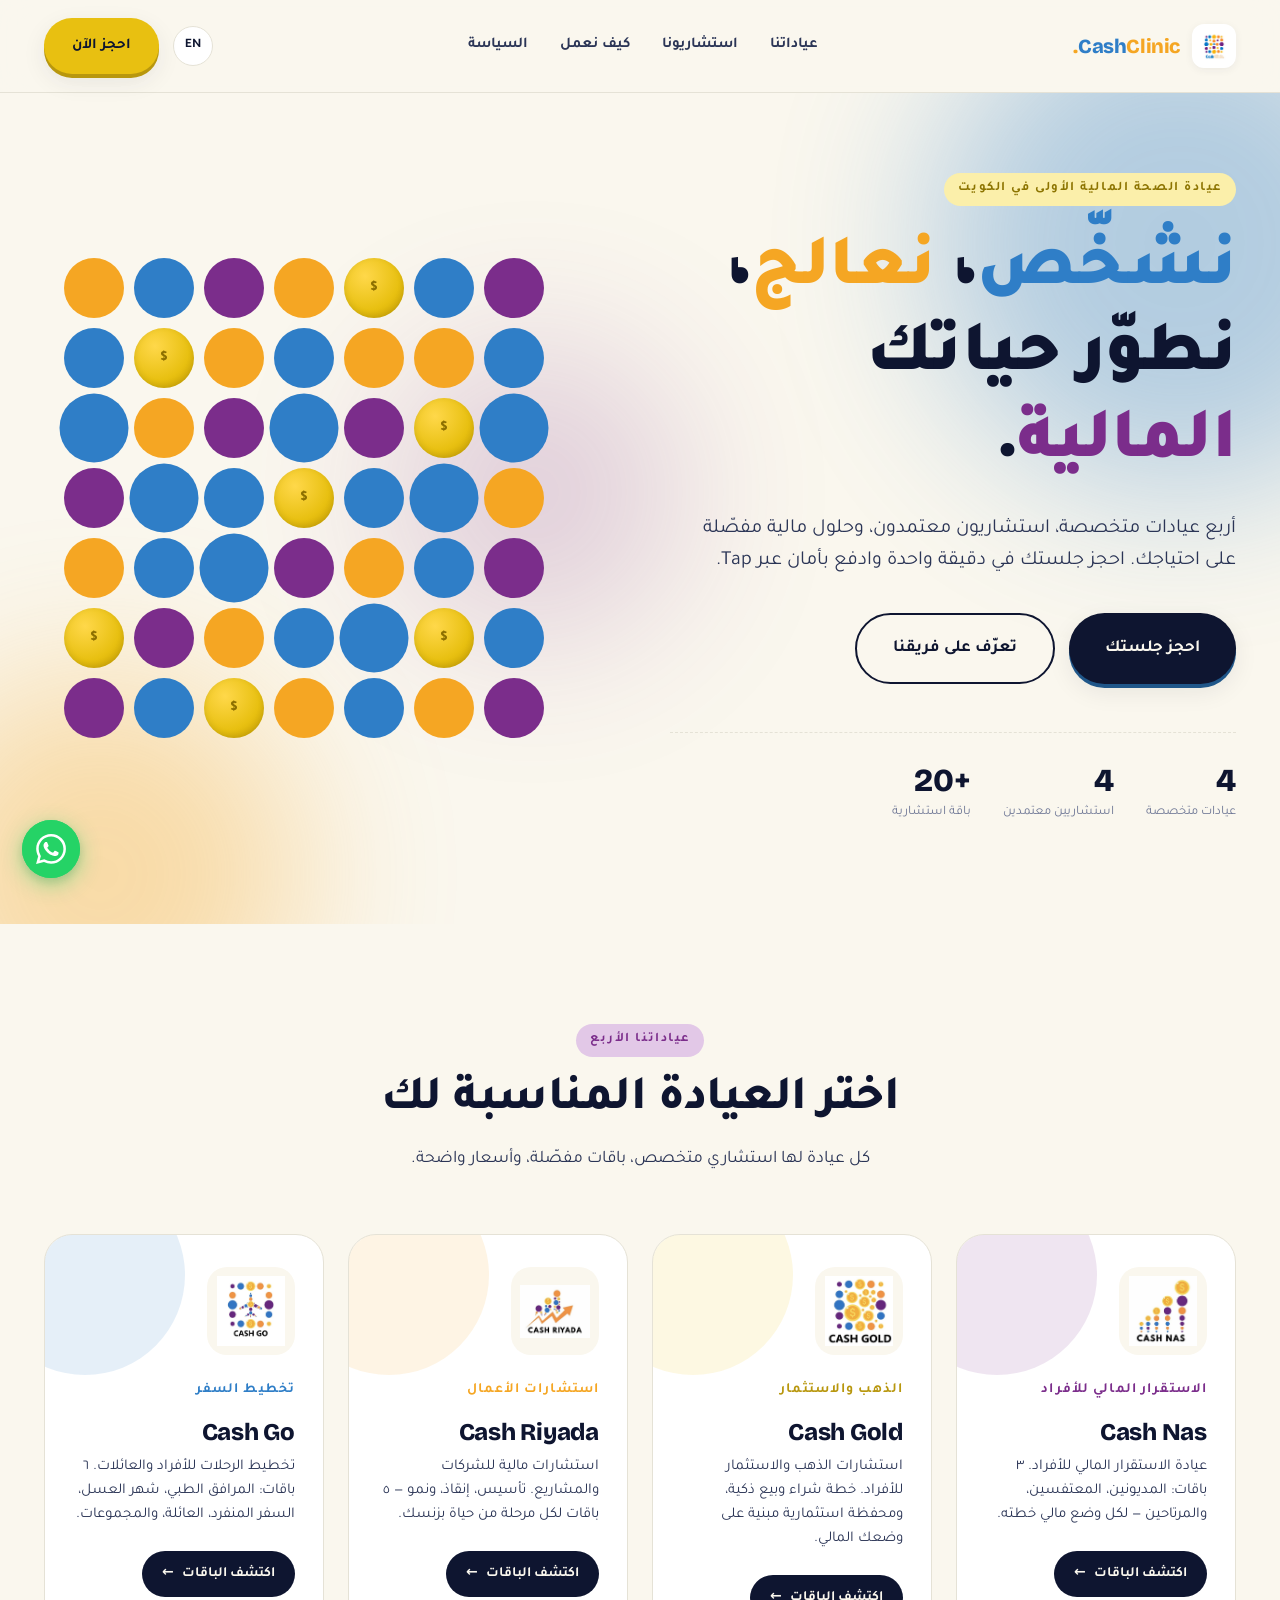
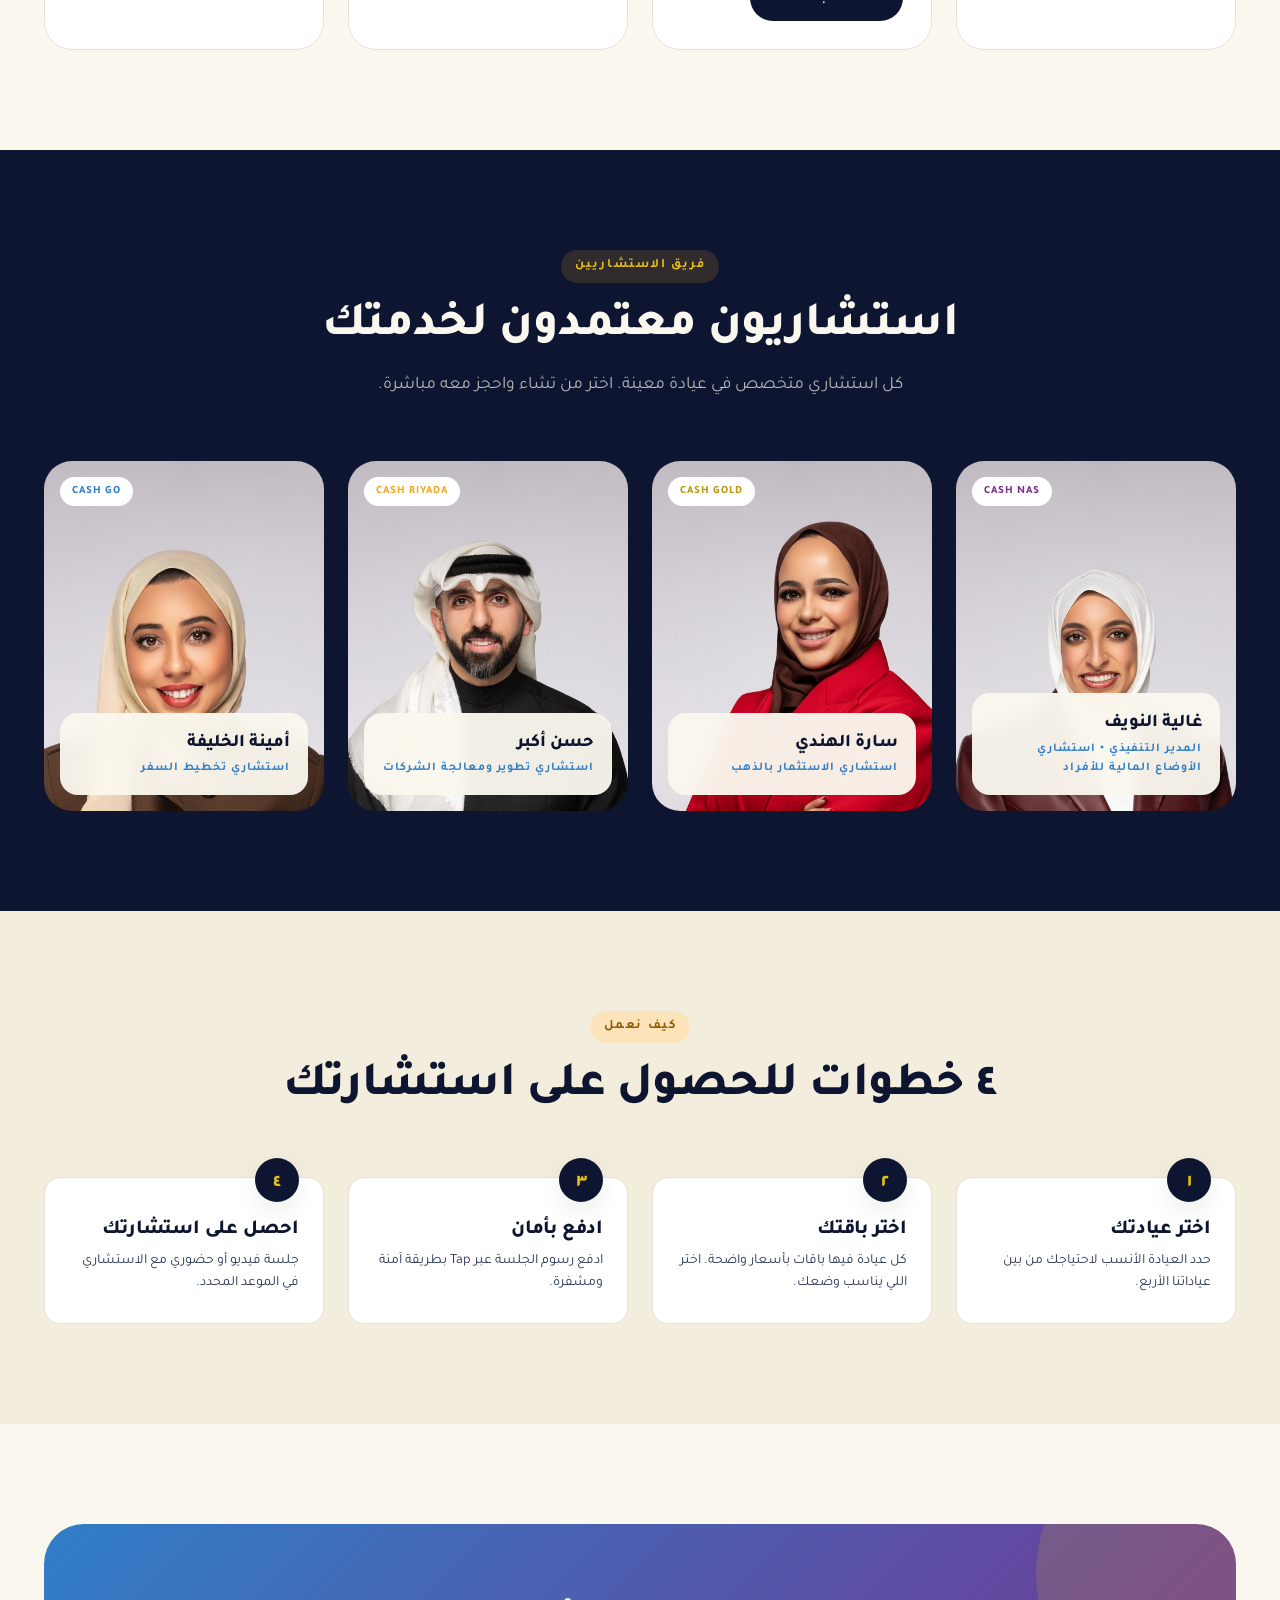
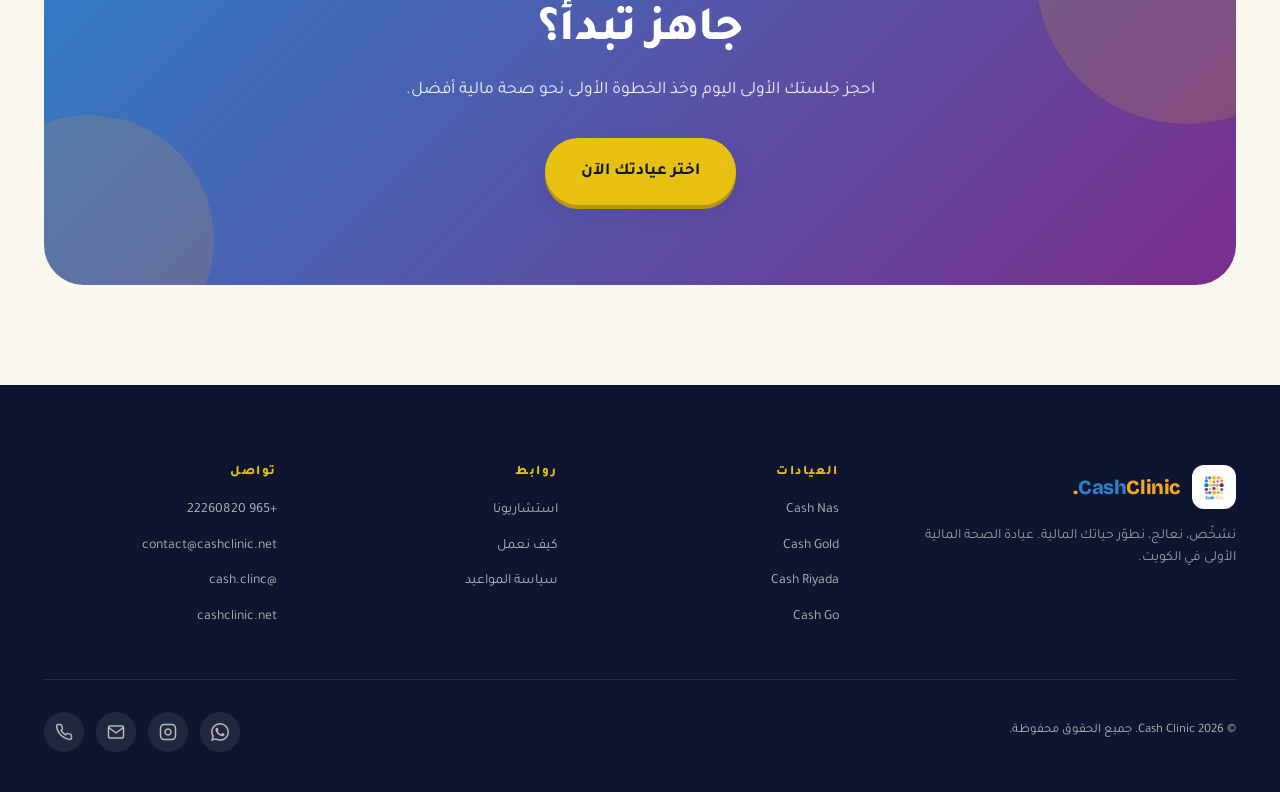
==== index.html @ cbc23df6 "Add files via upload" ====
<!DOCTYPE html>
<html lang="ar" dir="rtl">
<head>
<meta charset="UTF-8">
<meta name="viewport" content="width=device-width, initial-scale=1.0">
<meta name="description" content="كاش كلينك — نشخص، نعالج، نطور حياتك المالية. أربع عيادات متخصصة: كاش ناس، كاش قولد، كاش ريادة، وكاش قو.">
<meta name="theme-color" content="#0E1530">
<title>Cash Clinic — كاش كلينك</title>
<link rel="icon" type="image/jpeg" href="assets/img/cashclinic-logo.jpg">
<link rel="preconnect" href="https://fonts.googleapis.com">
<link rel="preconnect" href="https://fonts.gstatic.com" crossorigin>
<link href="https://fonts.googleapis.com/css2?family=Tajawal:wght@300;400;500;700;800;900&family=Bricolage+Grotesque:opsz,wght@12..96,400;12..96,600;12..96,700;12..96,800&family=Manrope:wght@400;500;600;700;800&display=swap" rel="stylesheet">
<link rel="stylesheet" href="assets/css/style.css?v=3">
</head>
<body>

<header class="site-header">
  <div class="container">
    <nav class="nav">
      <a href="index.html" class="brand">
        <div class="brand-mark">
          <img src="assets/img/cashclinic-logo.jpg" alt="Cash Clinic">
        </div>
        <div class="brand-name">
          <span class="blue">Cash</span><span class="orange">Clinic.</span>
        </div>
      </a>

      <ul class="nav-links" id="navLinks">
        <li><a href="#clinics">عياداتنا</a></li>
        <li><a href="#consultants">استشاريونا</a></li>
        <li><a href="#how">كيف نعمل</a></li>
        <li><a href="policy.html">السياسة</a></li>
      </ul>

      <div class="nav-actions">
        <button class="lang-toggle" id="langToggle" aria-label="Switch language">EN</button>
        <a href="#book" class="btn btn-gold">احجز الآن</a>
        <button class="menu-toggle" id="menuToggle" aria-label="Open menu">
          <svg viewBox="0 0 24 24" fill="none" stroke="currentColor" stroke-width="2"><path d="M3 6h18M3 12h18M3 18h18"/></svg>
        </button>
      </div>
    </nav>
  </div>
</header>

<!-- HERO -->
<section class="hero">
  <div class="hero-bg-shape s1"></div>
  <div class="hero-bg-shape s2"></div>
  <div class="hero-bg-shape s3"></div>

  <div class="container">
    <div class="hero-inner">
      <div class="hero-text">
        <span class="eyebrow gold reveal">عيادة الصحة المالية الأولى في الكويت</span>
        <h1 class="reveal delay-1">
          <span class="accent-1">نشخّص</span>،
          <span class="accent-2">نعالج</span>،
          <br>
          نطوّر حياتك<span class="accent-3"> المالية</span>.
        </h1>
        <p class="lede reveal delay-2">
          أربع عيادات متخصصة، استشاريون معتمدون، وحلول مالية مفصّلة على احتياجك. احجز جلستك في دقيقة واحدة وادفع بأمان عبر Tap.
        </p>
        <div class="hero-actions reveal delay-3">
          <a href="#clinics" class="btn btn-primary btn-large">احجز جلستك</a>
          <a href="#consultants" class="btn btn-ghost btn-large">تعرّف على فريقنا</a>
        </div>

        <div class="hero-stats">
          <div class="hero-stat">
            <div class="num">4</div>
            <div class="lbl">عيادات متخصصة</div>
          </div>
          <div class="hero-stat">
            <div class="num">4</div>
            <div class="lbl">استشاريين معتمدين</div>
          </div>
          <div class="hero-stat">
            <div class="num">+20</div>
            <div class="lbl">باقة استشارية</div>
          </div>
        </div>
      </div>

      <div class="hero-visual reveal delay-2">
        <div class="hero-grid" id="heroGrid"></div>
      </div>
    </div>
  </div>
</section>

<!-- CLINICS -->
<section class="section" id="clinics">
  <div class="container">
    <div class="section-header reveal">
      <span class="eyebrow purple">عياداتنا الأربع</span>
      <h2>اختر العيادة المناسبة لك</h2>
      <p>كل عيادة لها استشاري متخصص، باقات مفصّلة، وأسعار واضحة.</p>
    </div>

    <div class="clinics-grid">

      <!-- Cash Nas — Ghaliya -->
      <article class="clinic-card nas reveal">
        <div class="clinic-logo">
          <img src="assets/img/cashnas-logo.jpg" alt="Cash Nas">
        </div>
        <div class="clinic-tagline">الاستقرار المالي للأفراد</div>
        <h3 class="clinic-name">Cash Nas</h3>
        <p class="clinic-desc">
          عيادة الاستقرار المالي للأفراد. ٣ باقات: المديونين، المعتفسين، والمرتاحين — لكل وضع مالي خطته.
        </p>
        <a href="clinics/cash-nas.html" class="clinic-cta">
          <span>اكتشف الباقات</span>
          <span class="arrow">→</span>
        </a>
      </article>

      <!-- Cash Gold — Sara -->
      <article class="clinic-card gold reveal delay-1">
        <div class="clinic-logo">
          <img src="assets/img/cashgold-logo.jpg" alt="Cash Gold">
        </div>
        <div class="clinic-tagline">الذهب والاستثمار</div>
        <h3 class="clinic-name">Cash Gold</h3>
        <p class="clinic-desc">
          استشارات الذهب والاستثمار للأفراد. خطة شراء وبيع ذكية، ومحفظة استثمارية مبنية على وضعك المالي.
        </p>
        <a href="clinics/cash-gold.html" class="clinic-cta">
          <span>اكتشف الباقات</span>
          <span class="arrow">→</span>
        </a>
      </article>

      <!-- Cash Riyada — Hasan -->
      <article class="clinic-card riyada reveal delay-2">
        <div class="clinic-logo">
          <img src="assets/img/cashriyada-logo.jpg" alt="Cash Riyada">
        </div>
        <div class="clinic-tagline">استشارات الأعمال</div>
        <h3 class="clinic-name">Cash Riyada</h3>
        <p class="clinic-desc">
          استشارات مالية للشركات والمشاريع. تأسيس، إنقاذ، ونمو — ٥ باقات لكل مرحلة من حياة بزنسك.
        </p>
        <a href="clinics/cash-riyada.html" class="clinic-cta">
          <span>اكتشف الباقات</span>
          <span class="arrow">→</span>
        </a>
      </article>

      <!-- Cash Go — Amina -->
      <article class="clinic-card go reveal delay-3">
        <div class="clinic-logo">
          <img src="assets/img/cashgo-logo.jpg" alt="Cash Go">
        </div>
        <div class="clinic-tagline">تخطيط السفر</div>
        <h3 class="clinic-name">Cash Go</h3>
        <p class="clinic-desc">
          تخطيط الرحلات للأفراد والعائلات. ٦ باقات: المرافق الطبي، شهر العسل، السفر المنفرد، العائلة، والمجموعات.
        </p>
        <a href="clinics/cash-go.html" class="clinic-cta">
          <span>اكتشف الباقات</span>
          <span class="arrow">→</span>
        </a>
      </article>

    </div>
  </div>
</section>

<!-- CONSULTANTS -->
<section class="section consultants-section" id="consultants">
  <div class="container">
    <div class="section-header reveal">
      <span class="eyebrow">فريق الاستشاريين</span>
      <h2>استشاريون معتمدون لخدمتك</h2>
      <p>كل استشاري متخصص في عيادة معينة. اختر من تشاء واحجز معه مباشرة.</p>
    </div>

    <div class="consultants-grid">

      <div class="consultant-card reveal">
        <img src="assets/img/ghaliya.jpg" alt="غالية النويف">
        <span class="consultant-tag" style="color:var(--purple);">Cash Nas</span>
        <div class="consultant-info">
          <div class="consultant-name">غالية النويف</div>
          <div class="consultant-role">المدير التنفيذي • استشاري الأوضاع المالية للأفراد</div>
        </div>
      </div>

      <div class="consultant-card reveal delay-1">
        <img src="assets/img/sara.jpg" alt="سارة الهندي">
        <span class="consultant-tag" style="color:#B8970E;">Cash Gold</span>
        <div class="consultant-info">
          <div class="consultant-name">سارة الهندي</div>
          <div class="consultant-role">استشاري الاستثمار بالذهب</div>
        </div>
      </div>

      <div class="consultant-card reveal delay-2">
        <img src="assets/img/hasan.jpg" alt="حسن أكبر">
        <span class="consultant-tag" style="color:var(--orange);">Cash Riyada</span>
        <div class="consultant-info">
          <div class="consultant-name">حسن أكبر</div>
          <div class="consultant-role">استشاري تطوير ومعالجة الشركات</div>
        </div>
      </div>

      <div class="consultant-card reveal delay-3">
        <img src="assets/img/amina.jpg" alt="أمينة الخليفة">
        <span class="consultant-tag" style="color:var(--blue);">Cash Go</span>
        <div class="consultant-info">
          <div class="consultant-name">أمينة الخليفة</div>
          <div class="consultant-role">استشاري تخطيط السفر</div>
        </div>
      </div>

    </div>
  </div>
</section>

<!-- HOW IT WORKS -->
<section class="section how-section" id="how">
  <div class="container">
    <div class="section-header reveal">
      <span class="eyebrow orange">كيف نعمل</span>
      <h2>٤ خطوات للحصول على استشارتك</h2>
    </div>

    <div class="steps-grid">
      <div class="step reveal">
        <h3>اختر عيادتك</h3>
        <p>حدد العيادة الأنسب لاحتياجك من بين عياداتنا الأربع.</p>
      </div>
      <div class="step reveal delay-1">
        <h3>اختر باقتك</h3>
        <p>كل عيادة فيها باقات بأسعار واضحة. اختر اللي يناسب وضعك.</p>
      </div>
      <div class="step reveal delay-2">
        <h3>ادفع بأمان</h3>
        <p>ادفع رسوم الجلسة عبر Tap بطريقة آمنة ومشفرة.</p>
      </div>
      <div class="step reveal delay-3">
        <h3>احصل على استشارتك</h3>
        <p>جلسة فيديو أو حضوري مع الاستشاري في الموعد المحدد.</p>
      </div>
    </div>
  </div>
</section>

<!-- CTA -->
<section class="section" id="book">
  <div class="container">
    <div class="cta-banner reveal">
      <h2>جاهز تبدأ؟</h2>
      <p>احجز جلستك الأولى اليوم وخذ الخطوة الأولى نحو صحة مالية أفضل.</p>
      <a href="#clinics" class="btn btn-gold btn-large">اختر عيادتك الآن</a>
    </div>
  </div>
</section>

<!-- FOOTER -->
<footer class="site-footer">
  <div class="container">
    <div class="footer-grid">
      <div class="footer-brand">
        <a href="index.html" class="brand">
          <div class="brand-mark">
            <img src="assets/img/cashclinic-logo.jpg" alt="Cash Clinic">
          </div>
          <div class="brand-name">
            <span class="blue">Cash</span><span class="orange">Clinic.</span>
          </div>
        </a>
        <p>نشخّص، نعالج، نطوّر حياتك المالية. عيادة الصحة المالية الأولى في الكويت.</p>
      </div>

      <div class="footer-col">
        <h4>العيادات</h4>
        <ul>
          <li><a href="clinics/cash-nas.html">Cash Nas</a></li>
          <li><a href="clinics/cash-gold.html">Cash Gold</a></li>
          <li><a href="clinics/cash-riyada.html">Cash Riyada</a></li>
          <li><a href="clinics/cash-go.html">Cash Go</a></li>
        </ul>
      </div>

      <div class="footer-col">
        <h4>روابط</h4>
        <ul>
          <li><a href="#consultants">استشاريونا</a></li>
          <li><a href="#how">كيف نعمل</a></li>
          <li><a href="policy.html">سياسة المواعيد</a></li>
        </ul>
      </div>

      <div class="footer-col">
        <h4>تواصل</h4>
        <ul>
          <li><a href="tel:+96522260820">+965 22260820</a></li>
          <li><a href="mailto:contact@cashclinic.net">contact@cashclinic.net</a></li>
          <li><a href="https://instagram.com/cash.clinc">@cash.clinc</a></li>
          <li><a href="https://cashclinic.net">cashclinic.net</a></li>
        </ul>
      </div>
    </div>

    <div class="footer-bottom">
      <div>© 2026 Cash Clinic. جميع الحقوق محفوظة.</div>
      <div class="social-links">
        <a href="https://instagram.com/cash.clinc" aria-label="Instagram">
          <svg viewBox="0 0 24 24" fill="none" stroke="currentColor" stroke-width="2"><rect x="2" y="2" width="20" height="20" rx="5"/><path d="M16 11.37A4 4 0 1 1 12.63 8 4 4 0 0 1 16 11.37z"/><line x1="17.5" y1="6.5" x2="17.51" y2="6.5"/></svg>
        </a>
        <a href="mailto:contact@cashclinic.net" aria-label="Email">
          <svg viewBox="0 0 24 24" fill="none" stroke="currentColor" stroke-width="2"><path d="M4 4h16c1.1 0 2 .9 2 2v12c0 1.1-.9 2-2 2H4c-1.1 0-2-.9-2-2V6c0-1.1.9-2 2-2z"/><polyline points="22,6 12,13 2,6"/></svg>
        </a>
        <a href="tel:+96522260820" aria-label="Phone">
          <svg viewBox="0 0 24 24" fill="none" stroke="currentColor" stroke-width="2"><path d="M22 16.92v3a2 2 0 0 1-2.18 2 19.79 19.79 0 0 1-8.63-3.07 19.5 19.5 0 0 1-6-6 19.79 19.79 0 0 1-3.07-8.67A2 2 0 0 1 4.11 2h3a2 2 0 0 1 2 1.72 12.84 12.84 0 0 0 .7 2.81 2 2 0 0 1-.45 2.11L8.09 9.91a16 16 0 0 0 6 6l1.27-1.27a2 2 0 0 1 2.11-.45 12.84 12.84 0 0 0 2.81.7A2 2 0 0 1 22 16.92z"/></svg>
        </a>
      </div>
    </div>
  </div>
</footer>

<script src="assets/js/main.js?v=3"></script>
</body>
</html>
---- assets/css/style.css ----
/* ═══════════════════════════════════════════════════════════════
   CASH CLINIC — MAIN STYLESHEET
   Brand: Kuwaiti financial wellness clinic
   Tagline: نشخص، نعالج، نطور حياتك المالية
═══════════════════════════════════════════════════════════════ */

*,*::before,*::after { margin:0; padding:0; box-sizing:border-box; }
html { scroll-behavior:smooth; -webkit-text-size-adjust:100%; overflow-x:hidden; }
img,svg { display:block; max-width:100%; height:auto; }
button { font:inherit; border:none; background:none; cursor:pointer; color:inherit; }
a { color:inherit; text-decoration:none; }
input,textarea,select { font:inherit; }

:root {
  --gold:        #E8C011;
  --gold-soft:   #FBEFAA;
  --orange:      #F5A623;
  --orange-soft: #FDE3BA;
  --blue:        #2F7EC7;
  --blue-soft:   #C9DEF1;
  --blue-deep:   #1F5689;
  --purple:      #7B2D8B;
  --purple-soft: #E2C8E7;
  --ink:         #0E1530;
  --ink-2:       #2B3556;
  --muted:       #6F7896;
  --line:        #E5E2D6;
  --cream:       #FAF7EE;
  --cream-deep:  #F2EDDC;
  --white:       #FFFFFF;
  --shadow-sm:   0 2px 8px rgba(14,21,48,0.06);
  --shadow-md:   0 8px 24px rgba(14,21,48,0.08);
  --shadow-lg:   0 24px 60px rgba(14,21,48,0.12);
  --radius-sm:   8px;
  --radius-md:   16px;
  --radius-lg:   28px;
  --radius-xl:   40px;
  --font-ar:    'Tajawal', system-ui, sans-serif;
  --font-display:'Bricolage Grotesque', 'Tajawal', sans-serif;
}

body {
  font-family: var(--font-ar);
  background: var(--cream);
  color: var(--ink);
  line-height: 1.6;
  font-size: 16px;
  overflow-x: hidden;
  font-weight: 400;
  width: 100%;
}
[dir="ltr"] body { font-family: 'Manrope', system-ui, sans-serif; }

h1,h2,h3,h4 { font-weight: 800; line-height: 1.2; letter-spacing: -0.01em; color: var(--ink); }
h1 { font-size: clamp(2.25rem, 6vw, 4.5rem); }
h2 { font-size: clamp(1.75rem, 4vw, 3rem); }
h3 { font-size: clamp(1.2rem, 2.4vw, 1.65rem); }

p { color: var(--ink-2); }

.container { width: 100%; max-width: 1240px; margin: 0 auto; padding: 0 24px; }
.container-narrow { max-width: 920px; margin: 0 auto; padding: 0 24px; }

.eyebrow {
  display: inline-flex; align-items: center; gap: 8px;
  font-size: 13px; font-weight: 700; letter-spacing: 0.12em;
  text-transform: uppercase;
  color: var(--blue);
  padding: 6px 14px;
  background: var(--blue-soft);
  border-radius: 999px;
}
.eyebrow.gold   { color: #8C7400; background: var(--gold-soft); }
.eyebrow.orange { color: #8C5A00; background: var(--orange-soft); }
.eyebrow.purple { color: var(--purple); background: var(--purple-soft); }

/* ─── BUTTONS ────────────────────────────────────────────── */
.btn {
  display: inline-flex; align-items: center; justify-content: center; gap: 10px;
  padding: 16px 28px; border-radius: 999px; font-weight: 700; font-size: 15px;
  transition: transform .2s, box-shadow .2s, background .2s, color .2s;
  white-space: nowrap;
  cursor: pointer;
}
.btn-primary {
  background: var(--ink); color: var(--cream);
  box-shadow: 0 4px 0 var(--blue-deep), var(--shadow-md);
}
.btn-primary:hover { transform: translateY(-2px); box-shadow: 0 6px 0 var(--blue-deep), var(--shadow-lg); }

.btn-gold {
  background: var(--gold); color: var(--ink);
  box-shadow: 0 4px 0 #B8970E, var(--shadow-md);
}
.btn-gold:hover { transform: translateY(-2px); box-shadow: 0 6px 0 #B8970E, var(--shadow-lg); }

.btn-ghost {
  background: transparent; color: var(--ink);
  border: 2px solid var(--ink);
}
.btn-ghost:hover { background: var(--ink); color: var(--cream); }

.btn-large { padding: 20px 36px; font-size: 17px; }

/* ─── HEADER / NAV ───────────────────────────────────────── */
.site-header {
  position: sticky; top: 0; z-index: 100;
  background: rgba(250,247,238,0.85);
  backdrop-filter: blur(16px);
  -webkit-backdrop-filter: blur(16px);
  border-bottom: 1px solid var(--line);
}
.nav {
  display: flex; align-items: center; justify-content: space-between;
  padding: 18px 0;
}
.brand {
  display: flex; align-items: center; gap: 12px;
  flex-shrink: 0;
}
.brand-mark {
  width: 44px; height: 44px;
  background: var(--white); border-radius: 12px;
  display: grid; place-items: center;
  box-shadow: var(--shadow-sm);
  overflow: hidden;
  flex-shrink: 0;
}
.brand-mark img { width: 36px; height: 36px; object-fit: contain; }
.brand-name {
  font-family: var(--font-display);
  font-size: 20px; font-weight: 800;
  letter-spacing: -0.02em;
  unicode-bidi: isolate;
  white-space: nowrap;
}
.brand-name .blue { color: var(--blue); }
.brand-name .orange { color: var(--orange); }

.nav-links {
  display: flex; align-items: center; gap: 32px;
  list-style: none;
}
.nav-links a {
  font-weight: 600; font-size: 15px; color: var(--ink-2);
  position: relative; padding: 6px 0;
  transition: color .2s;
}
.nav-links a:hover { color: var(--blue); }

.nav-actions { display: flex; align-items: center; gap: 14px; }
.lang-toggle {
  width: 40px; height: 40px; border-radius: 50%;
  background: var(--white); border: 1px solid var(--line);
  font-size: 13px; font-weight: 700;
  display: grid; place-items: center;
  transition: background .2s, color .2s;
  flex-shrink: 0;
}
.lang-toggle:hover { background: var(--ink); color: var(--cream); }

.menu-toggle {
  display: none; width: 44px; height: 44px;
  border-radius: 12px; background: var(--white);
  border: 1px solid var(--line);
}
.menu-toggle svg { width: 20px; height: 20px; }

@media (max-width: 900px) {
  .nav-links { display: none; }
  .nav-links.open {
    display: flex; flex-direction: column;
    position: absolute; top: 100%; inset-inline: 0;
    background: var(--cream); padding: 24px;
    border-bottom: 1px solid var(--line);
    gap: 18px; align-items: flex-start;
  }
  .menu-toggle { display: grid; place-items: center; }
  .nav-actions .btn { padding: 12px 18px; font-size: 14px; }
}
@media (max-width: 480px) {
  .brand-name { font-size: 16px; }
  .brand-mark { width: 38px; height: 38px; }
  .brand-mark img { width: 30px; height: 30px; }
  .nav { padding: 14px 0; gap: 8px; }
  .nav-actions { gap: 8px; }
  .nav-actions .btn { padding: 10px 14px; font-size: 13px; }
  .lang-toggle { width: 36px; height: 36px; font-size: 12px; }
  .menu-toggle { width: 38px; height: 38px; }
}

/* ─── HERO ───────────────────────────────────────────────── */
.hero {
  position: relative;
  padding: 80px 0 100px;
  overflow: hidden;
}
.hero-inner {
  position: relative; z-index: 2;
  display: grid; grid-template-columns: 1fr 1fr;
  gap: 60px; align-items: center;
}
@media (max-width: 900px) {
  .hero-inner { grid-template-columns: 1fr; gap: 40px; }
  .hero { padding: 50px 0 70px; }
  .hero-visual { max-width: 380px; margin: 0 auto; }
}
@media (max-width: 600px) {
  .hero-text h1 { font-size: 2rem; line-height: 1.2; }
  .hero-text .lede { font-size: 1rem; }
  .hero-visual { max-width: 280px; }
  .hero-grid { padding: 14px; gap: 8px; }
  .hero-grid .coin { font-size: 10px; }
  .hero-stats { gap: 20px; }
  .hero-stat .num { font-size: 26px; }
  .btn { padding: 14px 22px; font-size: 14px; }
  .btn-large { padding: 16px 26px; font-size: 15px; }
  .hero-actions .btn { flex: 1; min-width: 0; }
}

.hero-text h1 {
  margin: 24px 0 24px;
  font-family: var(--font-ar);
  font-weight: 900;
}
.hero-text h1 .accent-1 { color: var(--blue); }
.hero-text h1 .accent-2 { color: var(--orange); }
.hero-text h1 .accent-3 { color: var(--purple); }

.hero-text .lede {
  font-size: clamp(1.05rem, 1.8vw, 1.25rem);
  color: var(--ink-2);
  margin-bottom: 36px;
  max-width: 540px;
}

.hero-actions { display: flex; gap: 14px; flex-wrap: wrap; }

.hero-stats {
  display: flex; gap: 32px; margin-top: 48px;
  padding-top: 32px; border-top: 1px dashed var(--line);
  flex-wrap: wrap;
}
.hero-stat .num {
  font-family: var(--font-display);
  font-size: 32px; font-weight: 800;
  color: var(--ink); line-height: 1;
}
.hero-stat .lbl {
  font-size: 13px; color: var(--muted);
  margin-top: 6px;
}

.hero-visual {
  position: relative;
  width: 100%;
  max-width: 520px;
  aspect-ratio: 1 / 1;
  margin-inline-start: auto;
}
.hero-grid {
  position: absolute; inset: 0;
  display: grid;
  grid-template-columns: repeat(7, 1fr);
  grid-template-rows: repeat(7, 1fr);
  gap: 10px;
  padding: 20px;
}
.hero-grid .dot {
  border-radius: 50%;
  width: 100%;
  aspect-ratio: 1;
  align-self: center;
  justify-self: center;
  animation: pulse 4s ease-in-out infinite;
}
.hero-grid .coin {
  background: radial-gradient(circle at 35% 30%, #FFD84A, var(--gold) 60%, #C49B00);
  display: grid; place-items: center;
  color: #8C6F00; font-weight: 900; font-size: 14px;
  box-shadow: inset 0 -2px 6px rgba(0,0,0,0.1);
}
@keyframes pulse {
  0%, 100% { transform: scale(1); opacity: 1; }
  50%      { transform: scale(0.85); opacity: 0.7; }
}

.hero-bg-shape {
  position: absolute; z-index: 1;
  border-radius: 50%;
  filter: blur(80px);
  opacity: 0.35;
  pointer-events: none;
}
.hero-bg-shape.s1 { top: -100px; inset-inline-start: -150px; width: 500px; height: 500px; background: var(--blue); }
.hero-bg-shape.s2 { bottom: -150px; inset-inline-end: -100px; width: 400px; height: 400px; background: var(--orange); }
.hero-bg-shape.s3 { top: 30%; inset-inline-end: 30%; width: 300px; height: 300px; background: var(--purple); opacity: 0.2; }

/* ─── SECTION ────────────────────────────────────────────── */
.section { padding: 100px 0; position: relative; }
@media (max-width: 700px) { .section { padding: 60px 0; } }
.section-header { text-align: center; margin-bottom: 60px; }
.section-header h2 { margin: 16px 0 16px; }
.section-header p { max-width: 620px; margin: 0 auto; font-size: 1.1rem; color: var(--ink-2); }

/* ─── CLINIC CARDS ───────────────────────────────────────── */
.clinics-grid {
  display: grid;
  grid-template-columns: repeat(auto-fit, minmax(260px, 1fr));
  gap: 24px;
}
.clinic-card {
  position: relative;
  background: var(--white);
  border-radius: var(--radius-lg);
  padding: 32px 28px 28px;
  overflow: hidden;
  transition: transform .35s cubic-bezier(.2,.7,.3,1.2), box-shadow .35s;
  border: 1px solid var(--line);
  isolation: isolate;
}
.clinic-card:hover { transform: translateY(-8px); box-shadow: var(--shadow-lg); }
.clinic-card::before {
  content:''; position: absolute; top: -60px; inset-inline-end: -60px;
  width: 200px; height: 200px;
  border-radius: 50%; opacity: 0.12; z-index: -1;
  transition: transform .5s, opacity .5s;
}
.clinic-card:hover::before { transform: scale(1.4); opacity: 0.18; }
.clinic-card.gold::before   { background: var(--gold); }
.clinic-card.go::before     { background: var(--blue); }
.clinic-card.nas::before    { background: var(--purple); }
.clinic-card.riyada::before { background: var(--orange); }

.clinic-logo {
  width: 88px; height: 88px;
  background: var(--cream); border-radius: 20px;
  display: grid; place-items: center;
  margin-bottom: 24px;
}
.clinic-logo img { width: 70px; height: 70px; object-fit: contain; }

.clinic-name {
  font-family: var(--font-display);
  font-size: 1.5rem; font-weight: 800;
  margin-bottom: 8px;
}
.clinic-tagline {
  font-size: 14px; color: var(--muted);
  text-transform: uppercase; letter-spacing: 0.08em;
  font-weight: 700;
  margin-bottom: 16px;
}
.clinic-card.gold   .clinic-tagline { color: #B8970E; }
.clinic-card.go     .clinic-tagline { color: var(--blue); }
.clinic-card.nas    .clinic-tagline { color: var(--purple); }
.clinic-card.riyada .clinic-tagline { color: var(--orange); }

.clinic-desc { font-size: 15px; color: var(--ink-2); margin-bottom: 24px; min-height: 70px; }

.clinic-cta {
  display: inline-flex; align-items: center; gap: 8px;
  font-weight: 700; font-size: 14px;
  padding: 12px 20px;
  border-radius: 999px;
  background: var(--ink); color: var(--cream);
  transition: gap .2s, background .2s;
}
.clinic-cta:hover { gap: 14px; background: var(--blue); }
[dir="rtl"] .clinic-cta .arrow { transform: scaleX(-1); }

/* ─── CONSULTANTS ────────────────────────────────────────── */
.consultants-section { background: var(--ink); color: var(--cream); }
.consultants-section h2 { color: var(--cream); }
.consultants-section .section-header p { color: rgba(250,247,238,0.7); }
.consultants-section .eyebrow { background: rgba(245,166,35,0.15); color: var(--gold); }

.consultants-grid {
  display: grid;
  grid-template-columns: repeat(auto-fit, minmax(240px, 1fr));
  gap: 24px;
}
.consultant-card {
  position: relative;
  border-radius: var(--radius-lg);
  overflow: hidden;
  background: var(--ink-2);
  transition: transform .35s;
  aspect-ratio: 4/5;
}
.consultant-card:hover { transform: translateY(-6px); }
.consultant-card img {
  width: 100%; height: 100%;
  object-fit: cover;
  transition: transform .5s;
}
.consultant-card:hover img { transform: scale(1.05); }

.consultant-info {
  position: absolute; inset-inline: 16px; bottom: 16px;
  background: rgba(250,247,238,0.96);
  backdrop-filter: blur(8px);
  border-radius: 18px;
  padding: 16px 18px;
  color: var(--ink);
}
.consultant-name { font-weight: 800; font-size: 18px; margin-bottom: 2px; }
.consultant-role {
  font-size: 12px; color: var(--blue);
  font-weight: 700; text-transform: uppercase; letter-spacing: 0.08em;
}
.consultant-tag {
  position: absolute; top: 16px; inset-inline-end: 16px;
  padding: 6px 12px; border-radius: 999px;
  font-size: 11px; font-weight: 800; text-transform: uppercase; letter-spacing: 0.08em;
  background: var(--white);
}

/* ─── HOW IT WORKS ───────────────────────────────────────── */
.how-section { background: var(--cream-deep); }
.steps-grid {
  display: grid;
  grid-template-columns: repeat(auto-fit, minmax(220px, 1fr));
  gap: 24px;
  counter-reset: step;
}
.step {
  position: relative;
  background: var(--white);
  border-radius: var(--radius-md);
  padding: 32px 24px 28px;
  border: 1px solid var(--line);
}
.step::before {
  counter-increment: step;
  content: counter(step, decimal);
  position: absolute; top: -20px; inset-inline-start: 24px;
  width: 44px; height: 44px;
  background: var(--ink); color: var(--gold);
  font-family: var(--font-display); font-weight: 800; font-size: 18px;
  border-radius: 50%;
  display: grid; place-items: center;
  box-shadow: var(--shadow-md);
}
.step h3 { margin: 8px 0 8px; font-size: 1.25rem; }
.step p { font-size: 14px; color: var(--ink-2); }
[dir="rtl"] .step::before { content: counter(step, arabic-indic); }

/* ─── CTA BANNER ─────────────────────────────────────────── */
.cta-banner {
  background: linear-gradient(135deg, var(--blue) 0%, var(--purple) 100%);
  border-radius: var(--radius-xl);
  padding: 80px 60px;
  text-align: center;
  color: var(--white);
  position: relative;
  overflow: hidden;
}
.cta-banner h2 { color: var(--white); margin-bottom: 16px; }
.cta-banner p { color: rgba(255,255,255,0.9); font-size: 1.1rem; max-width: 540px; margin: 0 auto 32px; }
.cta-banner::before, .cta-banner::after {
  content:''; position: absolute; border-radius: 50%; opacity: 0.15;
}
.cta-banner::before { background: var(--gold); width: 300px; height: 300px; top: -100px; inset-inline-start: -100px; }
.cta-banner::after  { background: var(--orange); width: 250px; height: 250px; bottom: -80px; inset-inline-end: -80px; }
@media (max-width: 700px) {
  .cta-banner { padding: 56px 24px; border-radius: var(--radius-lg); }
}

/* ─── FOOTER ─────────────────────────────────────────────── */
.site-footer {
  background: var(--ink);
  color: rgba(250,247,238,0.7);
  padding: 80px 0 40px;
}
.footer-grid {
  display: grid;
  grid-template-columns: 1.5fr 1fr 1fr 1fr;
  gap: 48px;
  margin-bottom: 48px;
}
.footer-brand .brand-name { color: var(--cream); }
.footer-brand p { color: rgba(250,247,238,0.6); margin-top: 16px; max-width: 320px; font-size: 14px; }

.footer-col h4 {
  color: var(--gold); font-size: 13px; font-weight: 800;
  text-transform: uppercase; letter-spacing: 0.12em;
  margin-bottom: 18px;
}
.footer-col ul { list-style: none; display: flex; flex-direction: column; gap: 10px; }
.footer-col a { font-size: 14px; transition: color .2s; }
.footer-col a:hover { color: var(--gold); }

.footer-bottom {
  padding-top: 32px;
  border-top: 1px solid rgba(250,247,238,0.1);
  display: flex; justify-content: space-between; align-items: center;
  flex-wrap: wrap; gap: 16px;
  font-size: 13px;
}
.social-links { display: flex; gap: 12px; }
.social-links a {
  width: 40px; height: 40px; border-radius: 50%;
  background: rgba(250,247,238,0.08);
  display: grid; place-items: center;
  transition: background .2s, transform .2s;
}
.social-links a:hover { background: var(--gold); color: var(--ink); transform: translateY(-2px); }
.social-links svg { width: 18px; height: 18px; }

@media (max-width: 800px) { .footer-grid { grid-template-columns: 1fr 1fr; gap: 32px; } }
@media (max-width: 500px) { .footer-grid { grid-template-columns: 1fr; } }

/* ─── REVEAL ANIMATION ───────────────────────────────────── */
.reveal {
  opacity: 0; transform: translateY(20px);
  transition: opacity .7s ease, transform .7s ease;
}
.reveal.visible { opacity: 1; transform: translateY(0); }
.reveal.delay-1 { transition-delay: .1s; }
.reveal.delay-2 { transition-delay: .2s; }
.reveal.delay-3 { transition-delay: .3s; }

/* ════════════════════════════════════════════════════════════
   CLINIC DETAIL PAGE — packages, hero, consultant intro
═══════════════════════════════════════════════════════════ */
.clinic-hero {
  padding: 60px 0 40px;
  position: relative;
  overflow: hidden;
}
.clinic-hero-inner {
  display: grid; grid-template-columns: 1fr 1fr;
  gap: 60px; align-items: center;
}
@media (max-width: 900px) {
  .clinic-hero-inner { grid-template-columns: 1fr; gap: 32px; }
  .clinic-hero { padding: 32px 0 24px; }
}

/* Logo: now a DIV wrapper, not an img directly — much more robust */
.clinic-hero-logo {
  width: 140px;
  height: 140px;
  background: var(--white);
  border-radius: 32px;
  padding: 18px;
  margin-bottom: 28px;
  box-shadow: var(--shadow-md);
  display: flex;
  align-items: center;
  justify-content: center;
  flex-shrink: 0;
}
.clinic-hero-logo img {
  display: block;
  width: 100%;
  height: 100%;
  max-width: 100%;
  max-height: 100%;
  object-fit: contain;
}

.clinic-hero h1 {
  font-family: var(--font-ar);
  font-weight: 900;
  font-size: clamp(2rem, 5vw, 3.5rem);
  line-height: 1.15;
  margin-bottom: 20px;
}
.clinic-hero .lede {
  font-size: clamp(0.95rem, 2vw, 1.1rem);
  color: var(--ink-2);
  max-width: 540px;
  margin-bottom: 28px;
  line-height: 1.65;
}

.consultant-intro {
  background: var(--white);
  border-radius: var(--radius-lg);
  padding: 22px;
  display: flex;
  align-items: center;
  gap: 18px;
  border: 1px solid var(--line);
  box-shadow: var(--shadow-sm);
  max-width: 480px;
}
.consultant-intro img {
  width: 80px;
  height: 80px;
  min-width: 80px;
  max-width: 80px;
  border-radius: 50%;
  object-fit: cover;
  flex-shrink: 0;
}
.consultant-intro > div { min-width: 0; }
.consultant-intro .label {
  font-size: 11px; font-weight: 700; color: var(--muted);
  text-transform: uppercase; letter-spacing: 0.06em;
  margin-bottom: 4px;
  line-height: 1.4;
}
.consultant-intro .name {
  font-size: 17px; font-weight: 800; color: var(--ink);
  margin-bottom: 4px;
  line-height: 1.3;
}
.consultant-intro .title {
  font-size: 13px; color: var(--ink-2);
  line-height: 1.5;
}

/* Mobile clinic hero — much tighter sizing */
@media (max-width: 600px) {
  .clinic-hero { padding: 20px 0 12px; }
  .clinic-hero-logo {
    width: 88px;
    height: 88px;
    border-radius: 20px;
    padding: 10px;
    margin-bottom: 18px;
  }
  .clinic-hero h1 {
    font-size: 1.65rem;
    line-height: 1.15;
    margin-bottom: 14px;
  }
  .clinic-hero .lede {
    font-size: 0.95rem;
    margin-bottom: 20px;
  }
  .consultant-intro {
    padding: 16px;
    gap: 14px;
  }
  .consultant-intro img {
    width: 56px;
    height: 56px;
    min-width: 56px;
    max-width: 56px;
  }
  .consultant-intro .name { font-size: 15px; }
  .consultant-intro .label { font-size: 10px; }
  .consultant-intro .title { font-size: 12px; }
  .back-link { font-size: 13px; margin-bottom: 16px; }
  .sub-section-title { font-size: 1.3rem; }
  .sub-section-desc { font-size: 14px; margin-bottom: 24px; }
  .pkg-name { font-size: 1.2rem; }
  .package-card { padding: 24px 20px; }
}

/* Package cards */
.packages-grid {
  display: grid;
  grid-template-columns: repeat(auto-fit, minmax(300px, 1fr));
  gap: 24px;
}
@media (max-width: 600px) {
  .packages-grid { grid-template-columns: 1fr; gap: 18px; }
}

.package-card {
  background: var(--white);
  border-radius: var(--radius-lg);
  padding: 32px 28px;
  border: 1px solid var(--line);
  position: relative;
  transition: transform .3s, box-shadow .3s;
  display: flex; flex-direction: column;
}
.package-card:hover {
  transform: translateY(-4px);
  box-shadow: var(--shadow-lg);
}
.package-card.featured {
  border: 2px solid var(--gold);
  background: linear-gradient(180deg, #FFFCF0 0%, var(--white) 40%);
}
.package-card.featured::before {
  content: 'الأكثر طلباً';
  position: absolute;
  top: -14px; inset-inline-start: 24px;
  background: var(--gold);
  color: var(--ink);
  font-size: 12px; font-weight: 800;
  padding: 6px 14px;
  border-radius: 999px;
  letter-spacing: 0.04em;
}
[dir="ltr"] .package-card.featured::before { content: 'Most Popular'; }

.pkg-tag {
  font-size: 11px; font-weight: 800;
  text-transform: uppercase; letter-spacing: 0.1em;
  color: var(--blue);
  margin-bottom: 8px;
}
.pkg-name {
  font-family: var(--font-display);
  font-size: 1.5rem; font-weight: 800;
  color: var(--ink);
  margin-bottom: 14px;
  line-height: 1.2;
}
.pkg-desc {
  font-size: 14px;
  color: var(--ink-2);
  margin-bottom: 20px;
  line-height: 1.65;
}
.pkg-list {
  list-style: none;
  margin-bottom: 24px;
  display: flex; flex-direction: column; gap: 10px;
}
.pkg-list li {
  font-size: 14px;
  color: var(--ink-2);
  padding-inline-start: 24px;
  position: relative;
  line-height: 1.5;
}
.pkg-list li::before {
  content: '✓';
  position: absolute;
  inset-inline-start: 0; top: 0;
  color: var(--blue);
  font-weight: 800;
}
.pkg-list.bad li::before { content: '×'; color: #C44; }

.pkg-meta {
  display: flex; flex-wrap: wrap;
  gap: 8px;
  margin-bottom: 20px;
}
.pkg-meta span {
  font-size: 12px;
  background: var(--cream-deep);
  color: var(--ink-2);
  padding: 5px 11px;
  border-radius: 999px;
  font-weight: 600;
}

.pkg-foot {
  margin-top: auto;
  padding-top: 18px;
  border-top: 1px dashed var(--line);
  display: flex; justify-content: space-between; align-items: center;
  gap: 14px;
  flex-wrap: wrap;
}
.pkg-price {
  display: flex; align-items: baseline; gap: 4px;
  font-family: var(--font-display);
}
.pkg-price .num {
  font-size: 28px; font-weight: 800; color: var(--ink);
}
.pkg-price .unit {
  font-size: 14px; color: var(--muted); font-weight: 600;
}
.pkg-book {
  background: var(--ink); color: var(--cream);
  padding: 10px 18px; border-radius: 999px;
  font-size: 13px; font-weight: 700;
  transition: background .2s;
}
.pkg-book:hover { background: var(--blue); }

/* Section subheading inside clinic page */
.sub-section-title {
  font-family: var(--font-display);
  font-size: 1.6rem; font-weight: 800;
  margin-bottom: 8px;
}
.sub-section-desc {
  color: var(--ink-2);
  margin-bottom: 32px;
  font-size: 15px;
  max-width: 720px;
}

/* Comparison table */
.compare-table {
  width: 100%; border-collapse: collapse;
  background: var(--white);
  border-radius: var(--radius-lg);
  overflow: hidden;
  box-shadow: var(--shadow-sm);
}
.compare-table th, .compare-table td {
  padding: 14px 18px;
  text-align: start;
  border-bottom: 1px solid var(--line);
  font-size: 14px;
}
.compare-table th {
  background: var(--cream-deep);
  font-weight: 800;
  color: var(--ink);
  font-size: 13px;
}
.compare-table .yes { color: #1F8B4E; font-weight: 700; }
.compare-table .no  { color: #C44; font-weight: 700; }
@media (max-width: 700px) {
  .compare-table { font-size: 13px; }
  .compare-table th, .compare-table td { padding: 10px 12px; }
}

/* Policy/back link */
.back-link {
  display: inline-flex; align-items: center; gap: 8px;
  font-size: 14px; font-weight: 700;
  color: var(--blue);
  margin-bottom: 24px;
}
.back-link:hover { color: var(--blue-deep); }
[dir="rtl"] .back-link .arrow { transform: scaleX(-1); }

/* Policy page */
.policy-section { padding: 60px 0 100px; }
.policy-block {
  background: var(--white);
  border-radius: var(--radius-md);
  padding: 28px 32px;
  margin-bottom: 16px;
  border: 1px solid var(--line);
}
.policy-block h3 {
  margin-bottom: 14px;
  display: flex; align-items: center; gap: 10px;
  font-size: 1.2rem;
}
.policy-block h3 .num {
  width: 32px; height: 32px;
  background: var(--blue);
  color: var(--white);
  border-radius: 50%;
  display: grid; place-items: center;
  font-size: 14px; font-weight: 800;
  flex-shrink: 0;
}
.policy-block ul {
  list-style: none;
  display: flex; flex-direction: column; gap: 8px;
}
.policy-block li {
  padding-inline-start: 18px;
  position: relative;
  font-size: 14.5px;
  color: var(--ink-2);
  line-height: 1.7;
}
.policy-block li::before {
  content: '•';
  position: absolute;
  inset-inline-start: 0; top: 0;
  color: var(--orange);
  font-weight: 800;
  font-size: 18px;
  line-height: 1.4;
}

/* ─── WhatsApp floating button & social icon ─────────────── */
.wa-fab {
  position: fixed;
  bottom: 22px;
  inset-inline-end: 22px;
  width: 58px;
  height: 58px;
  border-radius: 50%;
  background: #25D366;
  color: #FFFFFF;
  display: flex;
  align-items: center;
  justify-content: center;
  box-shadow: 0 6px 22px rgba(37,211,102,0.45), 0 4px 10px rgba(0,0,0,0.12);
  z-index: 200;
  transition: transform .25s, box-shadow .25s;
}
.wa-fab:hover {
  transform: scale(1.08);
  box-shadow: 0 8px 28px rgba(37,211,102,0.55), 0 6px 14px rgba(0,0,0,0.18);
}
.wa-fab svg {
  width: 30px;
  height: 30px;
  fill: #FFFFFF;
}
.wa-fab::before {
  content: '';
  position: absolute;
  inset: 0;
  border-radius: 50%;
  background: #25D366;
  z-index: -1;
  animation: wa-pulse 2.5s ease-out infinite;
}
@keyframes wa-pulse {
  0%   { transform: scale(1);   opacity: 0.55; }
  100% { transform: scale(1.7); opacity: 0;    }
}
@media (max-width: 600px) {
  .wa-fab {
    bottom: 16px;
    inset-inline-end: 16px;
    width: 52px;
    height: 52px;
  }
  .wa-fab svg { width: 26px; height: 26px; }
}

.social-links .wa-social:hover {
  background: #25D366;
  color: #FFFFFF;
  transform: translateY(-2px);
}
.social-links .wa-social svg {
  fill: currentColor;
  width: 18px;
  height: 18px;
}
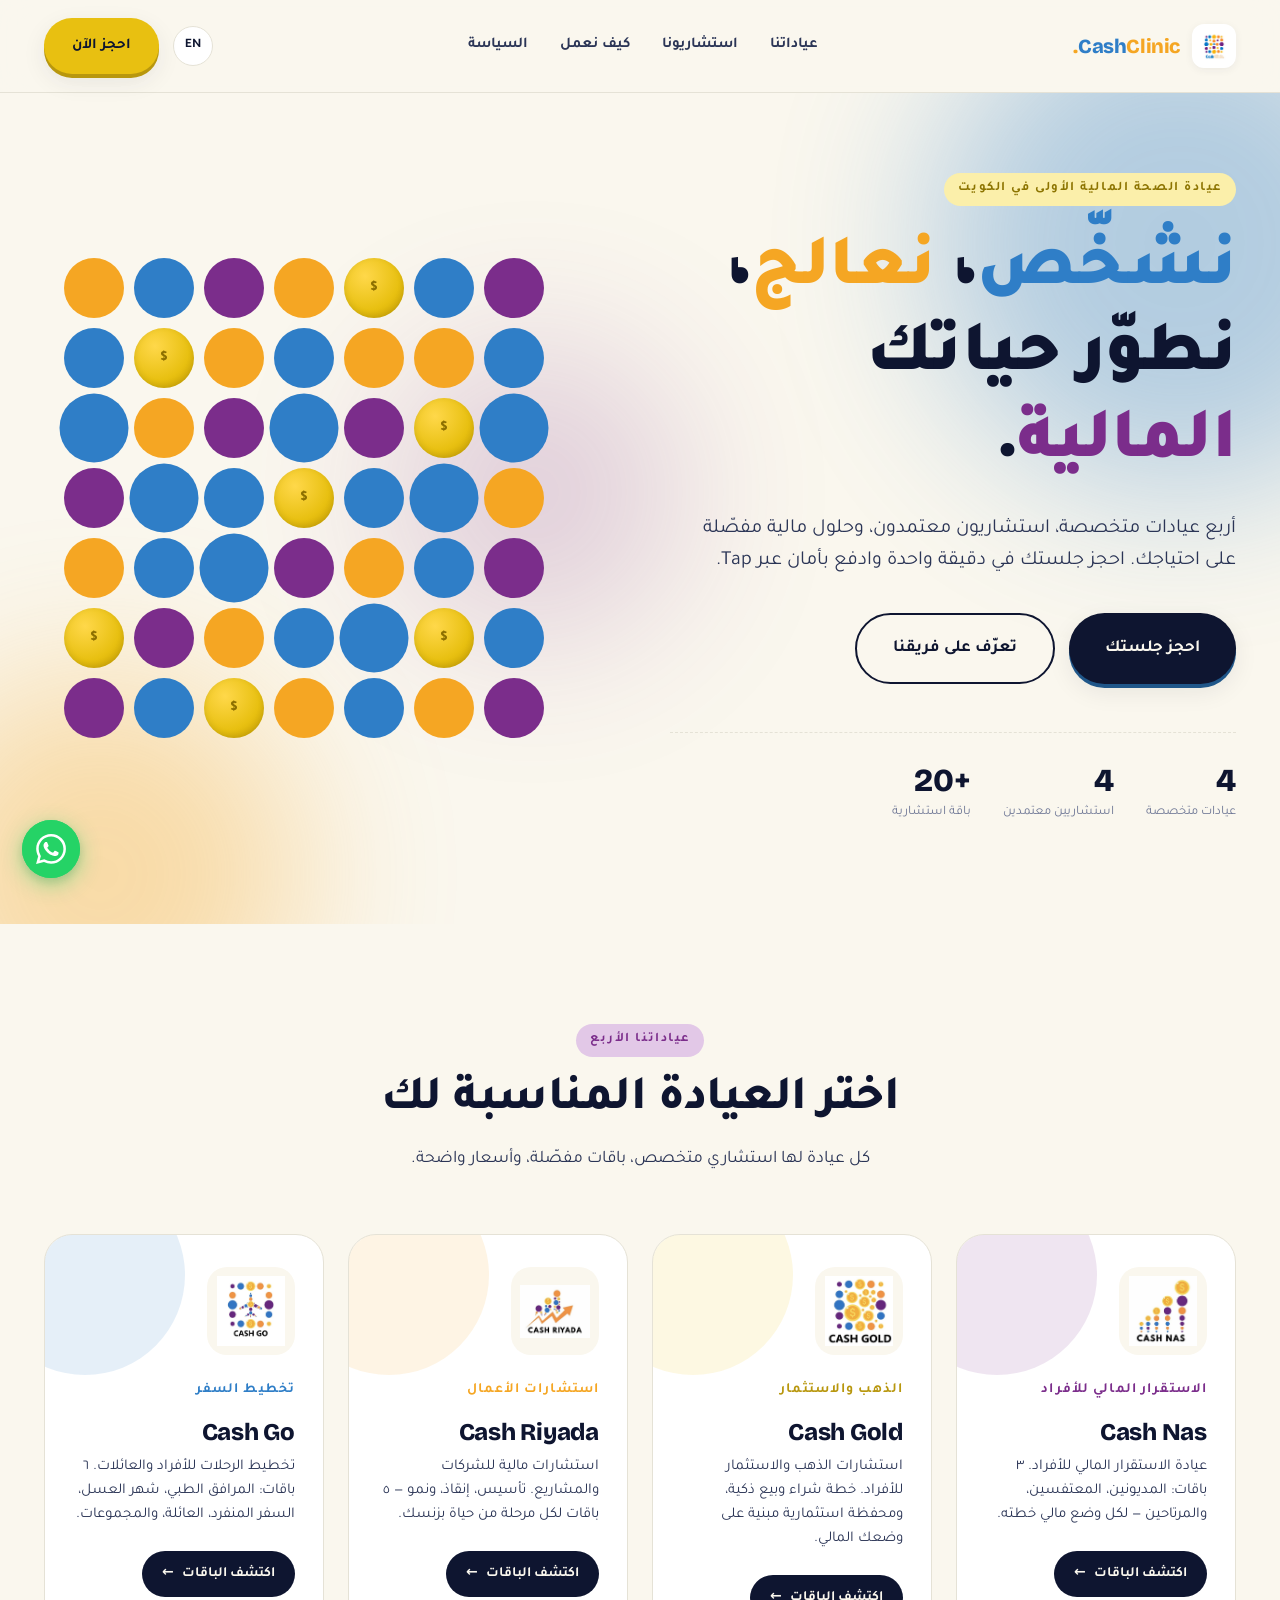
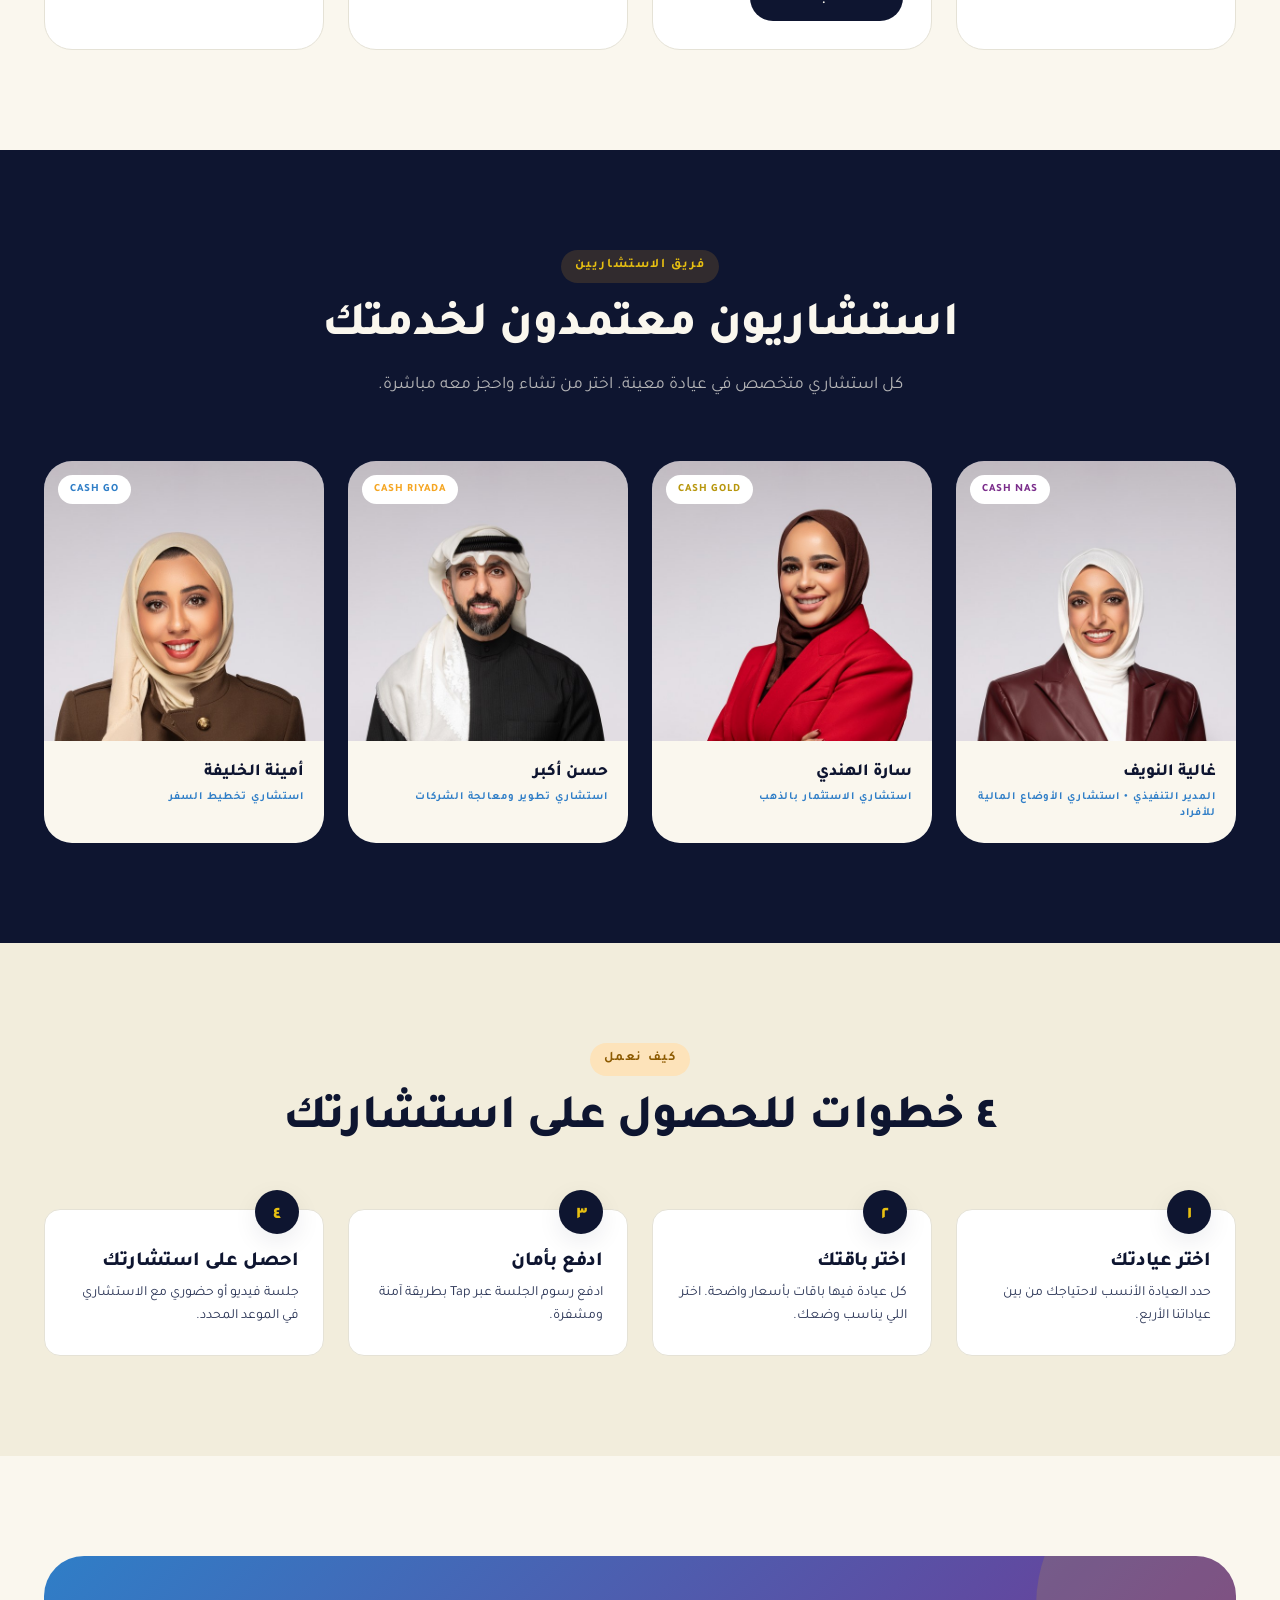
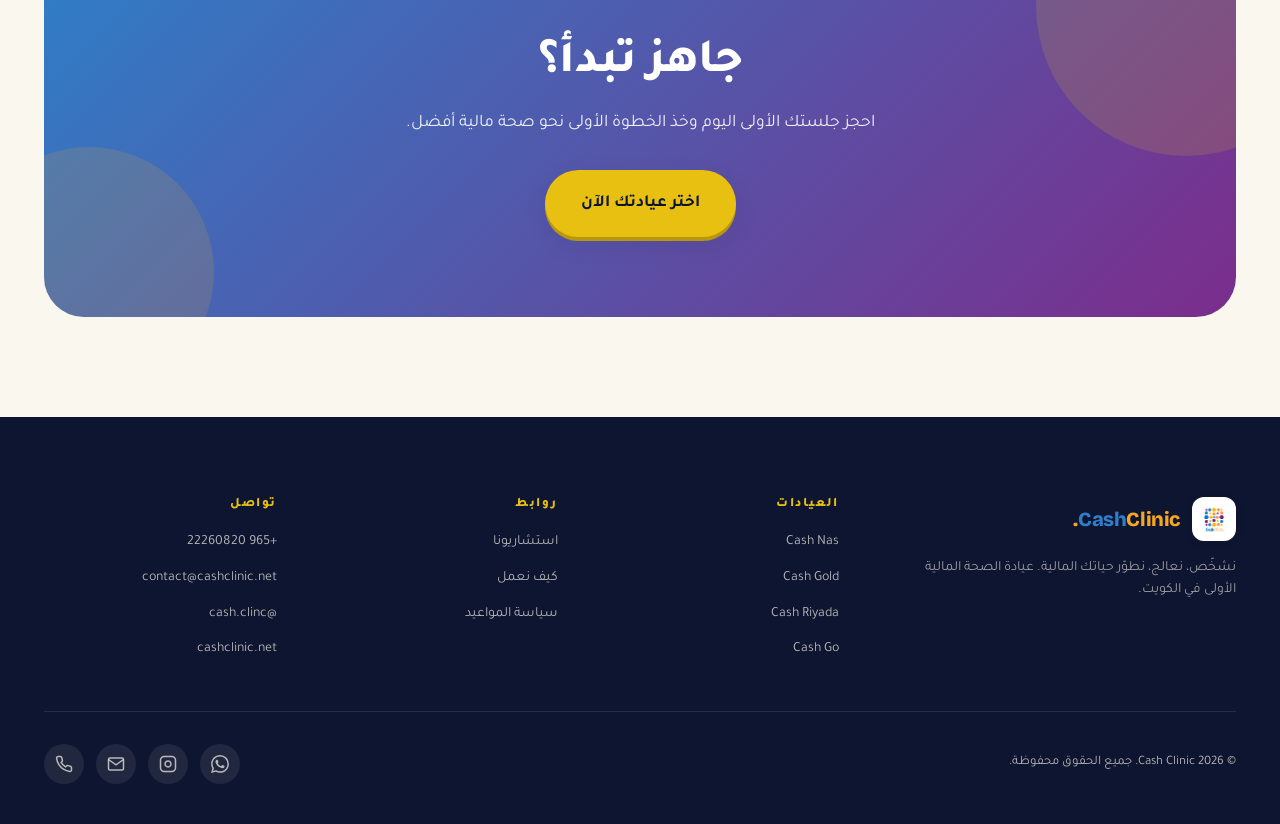
==== commit f06e5074: "Add files via upload" ====
--- a/index.html
+++ b/index.html
@@ -10,7 +10,7 @@
 <link rel="preconnect" href="https://fonts.googleapis.com">
 <link rel="preconnect" href="https://fonts.gstatic.com" crossorigin>
 <link href="https://fonts.googleapis.com/css2?family=Tajawal:wght@300;400;500;700;800;900&family=Bricolage+Grotesque:opsz,wght@12..96,400;12..96,600;12..96,700;12..96,800&family=Manrope:wght@400;500;600;700;800&display=swap" rel="stylesheet">
-<link rel="stylesheet" href="assets/css/style.css?v=3">
+<link rel="stylesheet" href="assets/css/style.css?v=4">
 </head>
 <body>
 
@@ -324,6 +324,6 @@
   </div>
 </footer>
 
-<script src="assets/js/main.js?v=3"></script>
+<script src="assets/js/main.js?v=4"></script>
 </body>
 </html>
--- a/assets/css/style.css
+++ b/assets/css/style.css
@@ -386,34 +386,38 @@
   overflow: hidden;
   background: var(--ink-2);
   transition: transform .35s;
-  aspect-ratio: 4/5;
+  display: flex;
+  flex-direction: column;
 }
 .consultant-card:hover { transform: translateY(-6px); }
 .consultant-card img {
-  width: 100%; height: 100%;
+  width: 100%;
+  aspect-ratio: 1/1;
   object-fit: cover;
+  display: block;
   transition: transform .5s;
 }
 .consultant-card:hover img { transform: scale(1.05); }
 
 .consultant-info {
-  position: absolute; inset-inline: 16px; bottom: 16px;
-  background: rgba(250,247,238,0.96);
-  backdrop-filter: blur(8px);
-  border-radius: 18px;
-  padding: 16px 18px;
+  position: relative;
+  background: var(--cream);
+  padding: 18px 20px 20px;
   color: var(--ink);
-}
-.consultant-name { font-weight: 800; font-size: 18px; margin-bottom: 2px; }
+  flex: 1;
+}
+.consultant-name { font-weight: 800; font-size: 17px; margin-bottom: 4px; color: var(--ink); }
 .consultant-role {
-  font-size: 12px; color: var(--blue);
+  font-size: 11px; color: var(--blue);
   font-weight: 700; text-transform: uppercase; letter-spacing: 0.08em;
+  line-height: 1.5;
 }
 .consultant-tag {
-  position: absolute; top: 16px; inset-inline-end: 16px;
+  position: absolute; top: 14px; inset-inline-end: 14px;
   padding: 6px 12px; border-radius: 999px;
   font-size: 11px; font-weight: 800; text-transform: uppercase; letter-spacing: 0.08em;
   background: var(--white);
+  z-index: 2;
 }
 
 /* ─── HOW IT WORKS ───────────────────────────────────────── */
